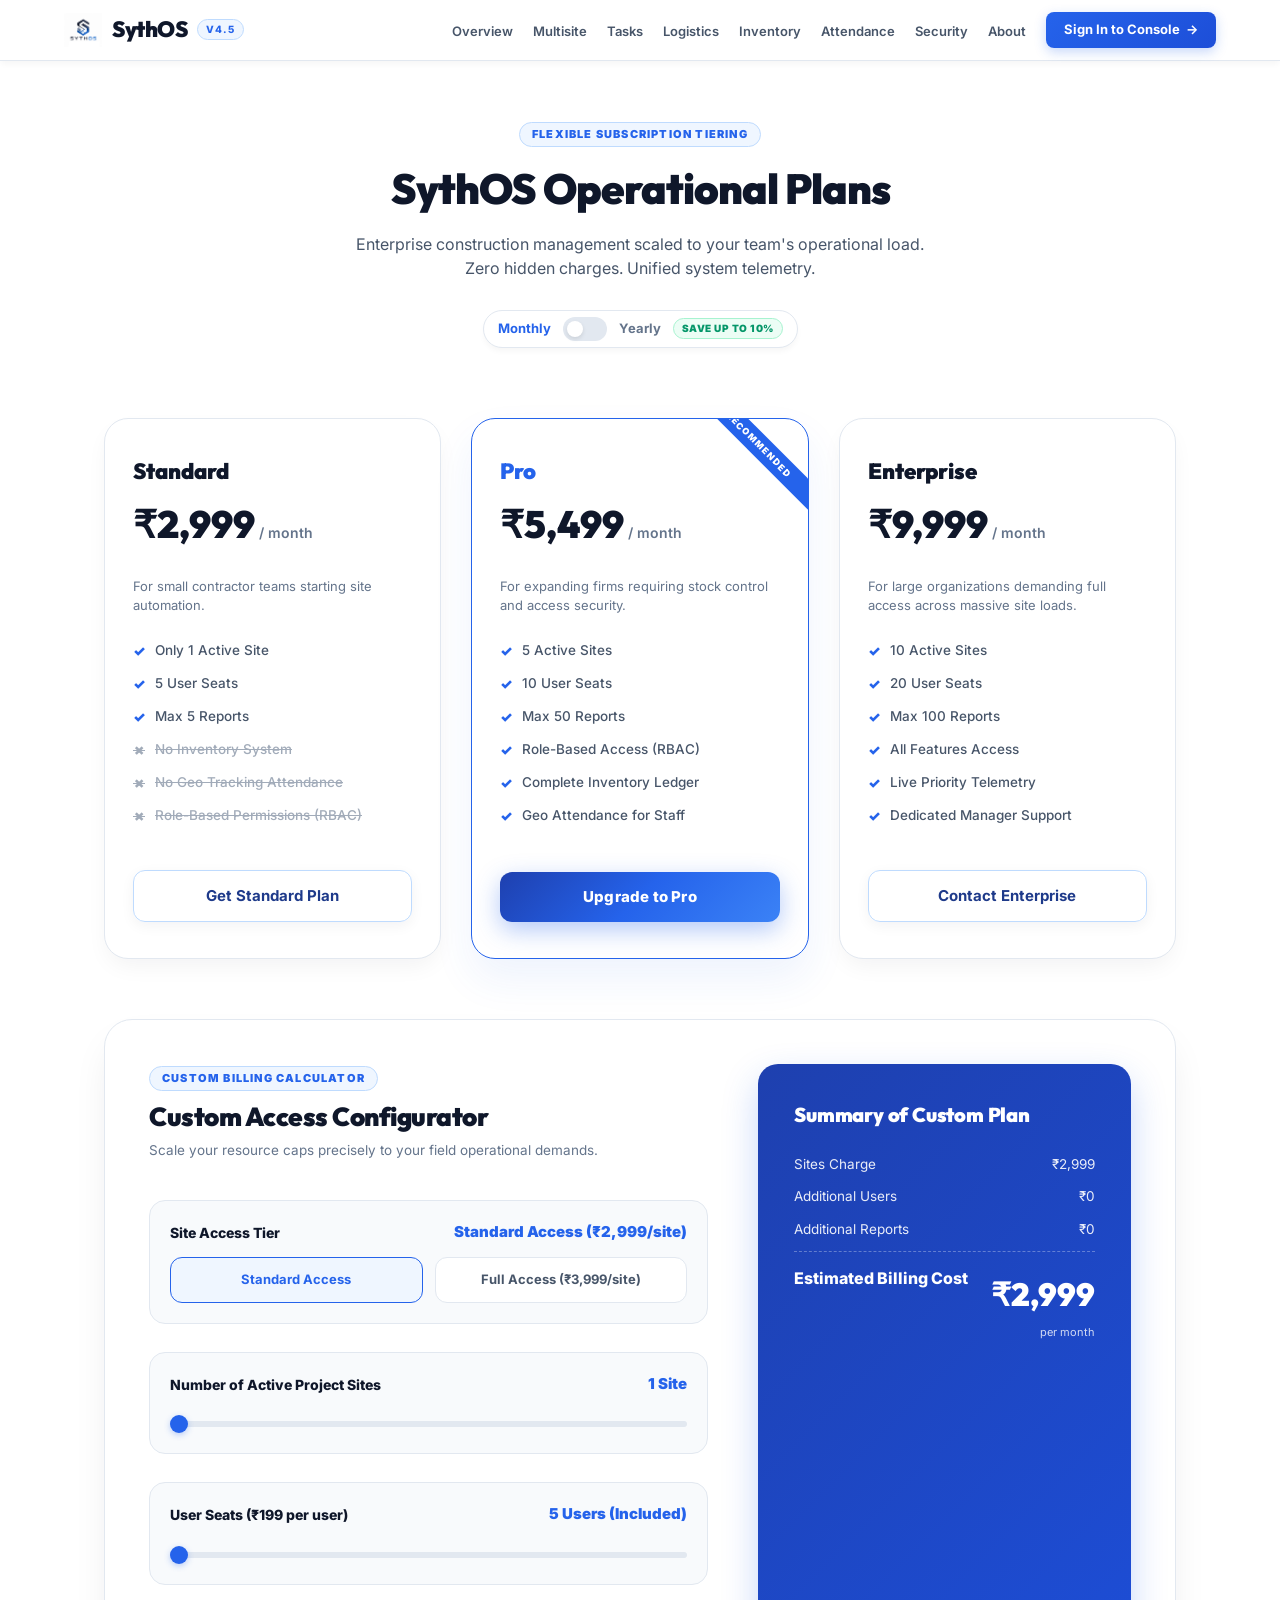
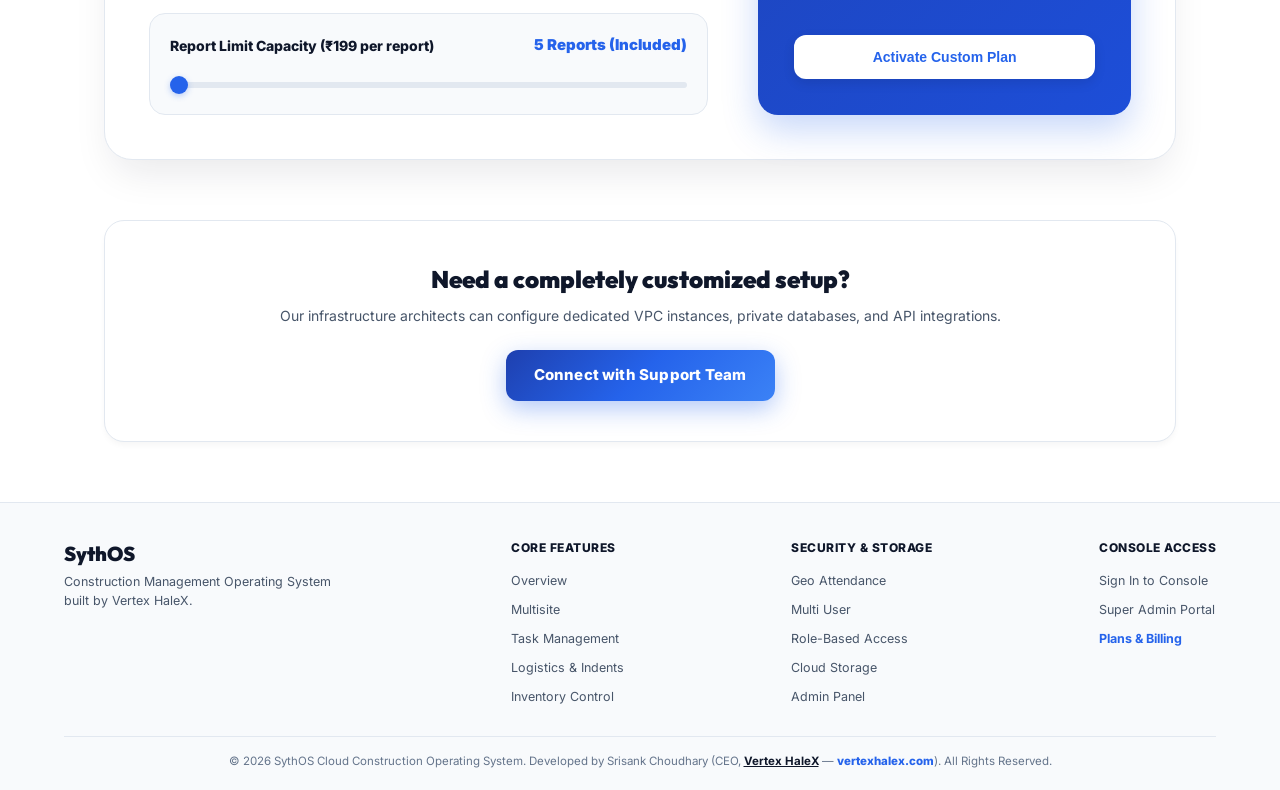
==== plans/index.html @ fc93181a "feat: add pricing plans page with custom configuration calculator" ====
<!DOCTYPE html>
<html lang="en">
<head>
  <meta charset="UTF-8" />
  <meta name="viewport" content="width=device-width, initial-scale=1.0, maximum-scale=1.0, user-scalable=no" />
  <title>Pricing Plans & Billing — SythOS | Vertex HaleX</title>
  <meta name="description" content="Choose the perfect plan for your construction team. Standard, Pro, Enterprise, and Custom Access plans with real-time site, user, and report scaling." />
  
  <!-- CSS Fonts & Styles -->
  <link rel="stylesheet" href="../style.css" />
  
  <style>
    /* Plans Specific Styles matching pristine white design system */
    body {
      background-color: #F8FAFC;
    }
    
    .plans-container {
      padding: 120px 5% 60px 5%;
      max-width: 1200px;
      margin: 0 auto;
    }
    
    .plans-header {
      text-align: center;
      margin-bottom: 50px;
    }
    
    .plans-header h1 {
      font-family: var(--font-heading);
      font-size: 42px;
      font-weight: 900;
      color: var(--text-main);
      letter-spacing: -1px;
      margin-bottom: 12px;
    }
    
    .plans-header p {
      color: var(--text-muted);
      font-size: 16px;
      max-width: 600px;
      margin: 0 auto 30px auto;
    }
    
    /* Toggle Switch */
    .billing-toggle-container {
      display: inline-flex;
      align-items: center;
      gap: 12px;
      background: #FFFFFF;
      border: 1px solid var(--border-light);
      padding: 6px 14px;
      border-radius: 30px;
      box-shadow: var(--shadow-sm);
      margin-bottom: 20px;
    }
    
    .toggle-label {
      font-size: 13px;
      font-weight: 700;
      color: var(--text-sub);
      cursor: pointer;
      user-select: none;
      transition: color 0.2s;
    }
    
    .toggle-label.active {
      color: var(--primary-blue);
    }
    
    .switch {
      position: relative;
      display: inline-block;
      width: 44px;
      height: 24px;
    }
    
    .switch input {
      opacity: 0;
      width: 0;
      height: 0;
    }
    
    .slider {
      position: absolute;
      cursor: pointer;
      top: 0;
      left: 0;
      right: 0;
      bottom: 0;
      background-color: var(--border-light);
      transition: .3s;
      border-radius: 24px;
    }
    
    .slider:before {
      position: absolute;
      content: "";
      height: 16px;
      width: 16px;
      left: 4px;
      bottom: 4px;
      background-color: white;
      transition: .3s;
      border-radius: 50%;
      box-shadow: 0 2px 4px rgba(0,0,0,0.1);
    }
    
    input:checked + .slider {
      background-color: var(--primary-blue);
    }
    
    input:checked + .slider:before {
      transform: translateX(20px);
    }
    
    .save-badge {
      font-size: 10px;
      font-weight: 900;
      color: var(--accent-emerald);
      background: #ECFDF5;
      border: 1px solid #A7F3D0;
      padding: 2px 8px;
      border-radius: 12px;
      text-transform: uppercase;
      letter-spacing: 0.5px;
    }
    
    /* Plans Grid */
    .plans-grid {
      display: grid;
      grid-template-columns: repeat(3, 1fr);
      gap: 30px;
      margin-bottom: 60px;
    }
    
    .plan-card {
      background: #FFFFFF;
      border: 1.5px solid var(--border-light);
      border-radius: 24px;
      padding: 36px 28px;
      box-shadow: var(--shadow-md);
      position: relative;
      overflow: hidden;
      display: flex;
      flex-direction: column;
      transition: all 0.3s cubic-bezier(0.4, 0, 0.2, 1);
    }
    
    .plan-card:hover {
      transform: translateY(-5px);
      box-shadow: var(--shadow-lg);
      border-color: var(--border-active);
    }
    
    .plan-card.popular {
      border-color: var(--primary-blue);
      box-shadow: 0 20px 40px rgba(37, 99, 235, 0.08);
    }
    
    .plan-card.popular::before {
      content: "RECOMMENDED";
      position: absolute;
      top: 15px;
      right: -35px;
      background: var(--primary-blue);
      color: #FFFFFF;
      font-size: 9px;
      font-weight: 900;
      padding: 4px 40px;
      transform: rotate(45deg);
      letter-spacing: 1px;
    }
    
    .plan-name {
      font-family: var(--font-heading);
      font-size: 22px;
      font-weight: 900;
      color: var(--text-main);
      margin-bottom: 8px;
    }
    
    .plan-price-container {
      display: flex;
      align-items: baseline;
      gap: 4px;
      margin-bottom: 24px;
    }
    
    .plan-price {
      font-family: var(--font-heading);
      font-size: 38px;
      font-weight: 900;
      color: var(--text-main);
    }
    
    .plan-period {
      color: var(--text-sub);
      font-size: 14px;
      font-weight: 600;
    }
    
    .plan-features {
      list-style: none;
      margin-bottom: 32px;
      flex-grow: 1;
    }
    
    .plan-features li {
      display: flex;
      align-items: center;
      gap: 10px;
      font-size: 13.5px;
      color: var(--text-muted);
      margin-bottom: 12px;
      font-weight: 500;
    }
    
    .plan-features li.unavailable {
      color: var(--text-sub);
      text-decoration: line-through;
      opacity: 0.6;
    }
    
    .plan-features li .check-icon {
      color: var(--primary-blue);
      font-weight: 900;
      font-size: 14px;
    }
    
    .plan-features li.unavailable .check-icon {
      color: var(--text-sub);
    }
    
    /* Interactive Custom Calculator */
    .custom-builder-section {
      background: #FFFFFF;
      border: 1.5px solid var(--border-light);
      border-radius: 28px;
      padding: 44px;
      box-shadow: var(--shadow-lg);
      margin-bottom: 60px;
    }
    
    .builder-grid {
      display: grid;
      grid-template-columns: 1.2fr 0.8fr;
      gap: 50px;
    }
    
    .builder-controls {
      display: flex;
      flex-direction: column;
      gap: 28px;
    }
    
    .builder-title {
      font-family: var(--font-heading);
      font-size: 26px;
      font-weight: 900;
      color: var(--text-main);
      letter-spacing: -0.5px;
      margin-bottom: 4px;
    }
    
    .builder-subtitle {
      font-size: 13.5px;
      color: var(--text-sub);
      margin-bottom: 12px;
    }
    
    .control-card {
      background: var(--bg-card-inner);
      border: 1px solid var(--border-light);
      border-radius: 16px;
      padding: 20px;
    }
    
    .control-header {
      display: flex;
      justify-content: space-between;
      align-items: center;
      margin-bottom: 14px;
    }
    
    .control-label {
      font-weight: 800;
      font-size: 14px;
      color: var(--text-main);
    }
    
    .control-value {
      font-family: var(--font-mono);
      font-weight: 900;
      color: var(--primary-blue);
      font-size: 15px;
    }
    
    .access-toggle-container {
      display: grid;
      grid-template-columns: 1fr 1fr;
      gap: 12px;
    }
    
    .access-toggle-btn {
      background: #FFFFFF;
      border: 1.5px solid var(--border-light);
      border-radius: 12px;
      padding: 12px;
      font-weight: 700;
      font-size: 13px;
      color: var(--text-muted);
      cursor: pointer;
      text-align: center;
      transition: all 0.2s;
    }
    
    .access-toggle-btn.active {
      border-color: var(--primary-blue);
      background: #EFF6FF;
      color: var(--primary-blue);
    }
    
    .slider-input {
      width: 100%;
      height: 6px;
      background: var(--border-light);
      border-radius: 3px;
      outline: none;
      -webkit-appearance: none;
    }
    
    .slider-input::-webkit-slider-thumb {
      -webkit-appearance: none;
      appearance: none;
      width: 18px;
      height: 18px;
      border-radius: 50%;
      background: var(--primary-blue);
      cursor: pointer;
      box-shadow: 0 2px 6px rgba(37, 99, 235, 0.3);
      transition: transform 0.1s;
    }
    
    .slider-input::-webkit-slider-thumb:hover {
      transform: scale(1.15);
    }
    
    /* Summary Card */
    .summary-card {
      background: linear-gradient(135deg, #1E40AF 0%, #1D4ED8 100%);
      border-radius: 20px;
      padding: 36px;
      color: #FFFFFF;
      display: flex;
      flex-direction: column;
      justify-content: space-between;
      box-shadow: 0 15px 35px rgba(37, 99, 235, 0.25);
    }
    
    .summary-title {
      font-family: var(--font-heading);
      font-size: 20px;
      font-weight: 900;
      margin-bottom: 24px;
      letter-spacing: -0.2px;
    }
    
    .summary-items {
      display: flex;
      flex-direction: column;
      gap: 12px;
      margin-bottom: 30px;
    }
    
    .summary-item {
      display: flex;
      justify-content: space-between;
      font-size: 13.5px;
      opacity: 0.9;
    }
    
    .summary-item.total {
      border-top: 1px dashed rgba(255, 255, 255, 0.3);
      padding-top: 14px;
      font-size: 16px;
      font-weight: 800;
      opacity: 1;
    }
    
    .summary-price {
      font-family: var(--font-heading);
      font-size: 32px;
      font-weight: 900;
      margin-top: 4px;
    }
    
    .btn-upgrade-full {
      width: 100%;
      padding: 14px;
      background: #FFFFFF;
      color: var(--primary-blue);
      border-radius: 12px;
      border: none;
      font-weight: 800;
      font-size: 14px;
      cursor: pointer;
      box-shadow: 0 4px 12px rgba(0,0,0,0.1);
      transition: all 0.2s;
    }
    
    .btn-upgrade-full:hover {
      transform: translateY(-2px);
      box-shadow: 0 8px 20px rgba(0,0,0,0.15);
    }
    
    /* Support CTA */
    .support-cta-section {
      text-align: center;
      background: #FFFFFF;
      border: 1px solid var(--border-light);
      border-radius: 20px;
      padding: 40px;
      box-shadow: var(--shadow-sm);
    }
    
    .support-cta-section h3 {
      font-family: var(--font-heading);
      font-size: 24px;
      font-weight: 900;
      color: var(--text-main);
      margin-bottom: 8px;
    }
    
    .support-cta-section p {
      color: var(--text-muted);
      font-size: 14px;
      margin-bottom: 24px;
    }
    
    @media (max-width: 992px) {
      .plans-grid {
        grid-template-columns: 1fr;
      }
      .builder-grid {
        grid-template-columns: 1fr;
      }
    }
  </style>
</head>
<body>

  <div class="content-wrapper">

    <!-- Mobile-Responsive Navigation Bar -->
    <nav class="navbar">
      <a href="../" class="nav-brand">
        <img src="../assets/logo.png" alt="SythOS Logo" class="nav-logo" />
        <span class="nav-title">SythOS</span>
        <span class="nav-badge">v4.5</span>
      </a>

      <!-- Desktop Navigation Links -->
      <ul class="nav-links">
        <li><a href="../#overview">Overview</a></li>
        <li><a href="../#multisite">Multisite</a></li>
        <li><a href="../#tasks">Tasks</a></li>
        <li><a href="../#logistics">Logistics</a></li>
        <li><a href="../#inventory">Inventory</a></li>
        <li><a href="../#attendance">Attendance</a></li>
        <li><a href="../#rbac">Security</a></li>
        <li><a href="../#about">About</a></li>
        <li>
          <a href="https://console.sythos.vertexhalex.com/" target="_blank" class="btn-console">
            <span>Sign In to Console</span>
            <span>→</span>
          </a>
        </li>
      </ul>

      <!-- Mobile Hamburger Toggle Button -->
      <button class="mobile-toggle" id="mobileToggle" aria-label="Toggle Mobile Menu">
        <span class="bar"></span>
        <span class="bar"></span>
        <span class="bar"></span>
      </button>

      <!-- Mobile Menu Drawer -->
      <div class="mobile-menu" id="mobileMenu">
        <a href="../#overview" class="mobile-link">Overview</a>
        <a href="../#multisite" class="mobile-link">Multisite</a>
        <a href="../#tasks" class="mobile-link">Tasks</a>
        <a href="../#logistics" class="mobile-link">Logistics</a>
        <a href="../#inventory" class="mobile-link">Inventory</a>
        <a href="../#attendance" class="mobile-link">Attendance</a>
        <a href="../#rbac" class="mobile-link">Security</a>
        <a href="../#about" class="mobile-link">About</a>
        <a href="https://console.sythos.vertexhalex.com/" target="_blank" class="btn-console mobile-btn-console">
          Sign In to Admin Console →
        </a>
      </div>
    </nav>

    <!-- Plans Content -->
    <div class="plans-container">
      
      <div class="plans-header">
        <span class="section-tag">FLEXIBLE SUBSCRIPTION TIERING</span>
        <h1>SythOS Operational Plans</h1>
        <p>Enterprise construction management scaled to your team's operational load. Zero hidden charges. Unified system telemetry.</p>
        
        <div class="billing-toggle-container">
          <span class="toggle-label active" id="monthlyLabel">Monthly</span>
          <label class="switch">
            <input type="checkbox" id="billingIntervalToggle" />
            <span class="slider"></span>
          </label>
          <span class="toggle-label" id="yearlyLabel">Yearly</span>
          <span class="save-badge">Save up to 10%</span>
        </div>
      </div>

      <!-- Core Plans Grid -->
      <div class="plans-grid">
        
        <!-- Plan 1: Standard -->
        <div class="plan-card">
          <div>
            <div class="plan-name">Standard</div>
            <div class="plan-price-container">
              <span class="plan-price">₹2,999</span>
              <span class="plan-period">/ month</span>
            </div>
            <p style="font-size: 13px; color: var(--text-sub); margin-bottom: 24px;">For small contractor teams starting site automation.</p>
          </div>
          <ul class="plan-features">
            <li><span class="check-icon">✓</span> Only 1 Active Site</li>
            <li><span class="check-icon">✓</span> 5 User Seats</li>
            <li><span class="check-icon">✓</span> Max 5 Reports</li>
            <li class="unavailable"><span class="check-icon">✗</span> No Inventory System</li>
            <li class="unavailable"><span class="check-icon">✗</span> No Geo Tracking Attendance</li>
            <li class="unavailable"><span class="check-icon">✗</span> Role-Based Permissions (RBAC)</li>
          </ul>
          <a href="https://console.sythos.vertexhalex.com/" target="_blank" class="btn-outline" style="text-align: center; justify-content: center; width: 100%;">Get Standard Plan</a>
        </div>

        <!-- Plan 2: Pro -->
        <div class="plan-card popular">
          <div>
            <div class="plan-name" style="color: var(--primary-blue);">Pro</div>
            <div class="plan-price-container">
              <span class="plan-price" id="proPrice">₹5,499</span>
              <span class="plan-period" id="proPeriod">/ month</span>
            </div>
            <p style="font-size: 13px; color: var(--text-sub); margin-bottom: 24px;">For expanding firms requiring stock control and access security.</p>
          </div>
          <ul class="plan-features">
            <li><span class="check-icon">✓</span> 5 Active Sites</li>
            <li><span class="check-icon">✓</span> 10 User Seats</li>
            <li><span class="check-icon">✓</span> Max 50 Reports</li>
            <li><span class="check-icon">✓</span> Role-Based Access (RBAC)</li>
            <li><span class="check-icon">✓</span> Complete Inventory Ledger</li>
            <li><span class="check-icon">✓</span> Geo Attendance for Staff</li>
          </ul>
          <a href="https://console.sythos.vertexhalex.com/" target="_blank" class="btn-primary" style="text-align: center; justify-content: center; width: 100%;">Upgrade to Pro</a>
        </div>

        <!-- Plan 3: Enterprise -->
        <div class="plan-card">
          <div>
            <div class="plan-name">Enterprise</div>
            <div class="plan-price-container">
              <span class="plan-price" id="entPrice">₹9,999</span>
              <span class="plan-period" id="entPeriod">/ month</span>
            </div>
            <p style="font-size: 13px; color: var(--text-sub); margin-bottom: 24px;">For large organizations demanding full access across massive site loads.</p>
          </div>
          <ul class="plan-features">
            <li><span class="check-icon">✓</span> 10 Active Sites</li>
            <li><span class="check-icon">✓</span> 20 User Seats</li>
            <li><span class="check-icon">✓</span> Max 100 Reports</li>
            <li><span class="check-icon">✓</span> All Features Access</li>
            <li><span class="check-icon">✓</span> Live Priority Telemetry</li>
            <li><span class="check-icon">✓</span> Dedicated Manager Support</li>
          </ul>
          <a href="https://console.sythos.vertexhalex.com/" target="_blank" class="btn-outline" style="text-align: center; justify-content: center; width: 100%;">Contact Enterprise</a>
        </div>

      </div>

      <!-- Custom Builder Card -->
      <div class="custom-builder-section">
        <div class="builder-grid">
          
          <div class="builder-controls">
            <div>
              <span class="section-tag" style="margin-bottom: 6px;">CUSTOM BILLING CALCULATOR</span>
              <h2 class="builder-title">Custom Access Configurator</h2>
              <p class="builder-subtitle">Scale your resource caps precisely to your field operational demands.</p>
            </div>
            
            <!-- Site Selection Toggle -->
            <div class="control-card">
              <div class="control-header">
                <span class="control-label">Site Access Tier</span>
                <span class="control-value" id="siteTierLabel">Standard Access (₹2,999/site)</span>
              </div>
              <div class="access-toggle-container">
                <div class="access-toggle-btn active" id="btnStandardAccess">Standard Access</div>
                <div class="access-toggle-btn" id="btnFullAccess">Full Access (₹3,999/site)</div>
              </div>
            </div>
            
            <!-- Sites Slider -->
            <div class="control-card">
              <div class="control-header">
                <span class="control-label">Number of Active Project Sites</span>
                <span class="control-value" id="valSites">1 Site</span>
              </div>
              <input type="range" min="1" max="30" value="1" class="slider-input" id="slideSites" />
            </div>

            <!-- Users Slider -->
            <div class="control-card">
              <div class="control-header">
                <span class="control-label">User Seats (₹199 per user)</span>
                <span class="control-value" id="valUsers">5 Users (Standard)</span>
              </div>
              <input type="range" min="5" max="100" value="5" class="slider-input" id="slideUsers" />
            </div>

            <!-- Reports Slider -->
            <div class="control-card">
              <div class="control-header">
                <span class="control-label">Report Limit Capacity (₹199 per report)</span>
                <span class="control-value" id="valReports">5 Reports (Standard)</span>
              </div>
              <input type="range" min="5" max="300" value="5" class="slider-input" id="slideReports" />
            </div>

          </div>

          <!-- Total Calculation Card -->
          <div class="summary-card">
            <div>
              <div class="summary-title">Summary of Custom Plan</div>
              
              <div class="summary-items">
                <div class="summary-item">
                  <span>Sites Charge</span>
                  <span id="sumSites">₹2,999</span>
                </div>
                <div class="summary-item">
                  <span>Additional Users</span>
                  <span id="sumUsers">₹0</span>
                </div>
                <div class="summary-item">
                  <span>Additional Reports</span>
                  <span id="sumReports">₹0</span>
                </div>
                
                <div class="summary-item total">
                  <span>Estimated Billing Cost</span>
                  <div style="text-align: right;">
                    <div class="summary-price" id="totalPrice">₹2,999</div>
                    <span style="font-size: 11px; opacity: 0.8; font-weight: normal;">per month</span>
                  </div>
                </div>
              </div>
            </div>
            
            <button class="btn-upgrade-full" onclick="window.open('https://console.sythos.vertexhalex.com/', '_blank')">Activate Custom Plan</button>
          </div>

        </div>
      </div>

      <!-- Support CTA -->
      <div class="support-cta-section">
        <h3>Need a completely customized setup?</h3>
        <p>Our infrastructure architects can configure dedicated VPC instances, private databases, and API integrations.</p>
        <a href="mailto:support@sythos.io" class="btn-primary">Connect with Support Team</a>
      </div>

    </div>

    <!-- Footer -->
    <footer class="footer">
      <div class="footer-top">
        <div class="footer-brand">
          <h2>SythOS</h2>
          <p>Construction Management Operating System built by Vertex HaleX.</p>
        </div>
        <div class="footer-links">
          <h4>Core Features</h4>
          <ul>
            <li><a href="../#overview">Overview</a></li>
            <li><a href="../#multisite">Multisite</a></li>
            <li><a href="../#tasks">Task Management</a></li>
            <li><a href="../#logistics">Logistics & Indents</a></li>
            <li><a href="../#inventory">Inventory Control</a></li>
          </ul>
        </div>
        <div class="footer-links">
          <h4>Security & Storage</h4>
          <ul>
            <li><a href="../#attendance">Geo Attendance</a></li>
            <li><a href="../#multiuser">Multi User</a></li>
            <li><a href="../#rbac">Role-Based Access</a></li>
            <li><a href="../#storage">Cloud Storage</a></li>
            <li><a href="../#adminpanel">Admin Panel</a></li>
          </ul>
        </div>
        <div class="footer-links">
          <h4>Console Access</h4>
          <ul>
            <li><a href="https://console.sythos.vertexhalex.com/" target="_blank">Sign In to Console</a></li>
            <li><a href="https://console.sythos.vertexhalex.com/" target="_blank">Super Admin Portal</a></li>
            <li><a href="#" class="active" style="color: var(--primary-blue); font-weight: 700;">Plans & Billing</a></li>
          </ul>
        </div>
      </div>
      <div class="footer-bottom">
        <p>© 2026 SythOS Cloud Construction Operating System. Developed by Srisank Choudhary (CEO, <a href="https://vertexhalex.com" target="_blank" style="color: var(--text-main); font-weight: 700; text-decoration: underline;">Vertex HaleX</a> — <a href="https://vertexhalex.com" target="_blank" style="color: var(--primary-blue); font-weight: 800; text-decoration: none;">vertexhalex.com</a>). All Rights Reserved.</p>
      </div>
    </footer>

  </div>

  <!-- Pricing logic script -->
  <script>
    document.addEventListener('DOMContentLoaded', () => {
      // 1. Navigation Mobile toggle
      const mobileToggle = document.getElementById('mobileToggle');
      const mobileMenu = document.getElementById('mobileMenu');
      if (mobileToggle && mobileMenu) {
        mobileToggle.addEventListener('click', () => {
          mobileToggle.classList.toggle('active');
          mobileMenu.classList.toggle('open');
        });
      }
      
      // 2. Billing Interval Toggle
      const intervalToggle = document.getElementById('billingIntervalToggle');
      const monthlyLabel = document.getElementById('monthlyLabel');
      const yearlyLabel = document.getElementById('yearlyLabel');
      
      const proPrice = document.getElementById('proPrice');
      const proPeriod = document.getElementById('proPeriod');
      const entPrice = document.getElementById('entPrice');
      const entPeriod = document.getElementById('entPeriod');
      
      const updateIntervalUI = () => {
        const isYearly = intervalToggle.checked;
        if (isYearly) {
          monthlyLabel.classList.remove('active');
          yearlyLabel.classList.add('active');
          
          proPrice.textContent = '₹65,988';
          proPeriod.textContent = '/ year';
          
          entPrice.textContent = '₹119,988';
          entPeriod.textContent = '/ year';
        } else {
          monthlyLabel.classList.add('active');
          yearlyLabel.classList.remove('active');
          
          proPrice.textContent = '₹5,499';
          proPeriod.textContent = '/ month';
          
          entPrice.textContent = '₹9,999';
          entPeriod.textContent = '/ month';
        }
      };
      
      intervalToggle.addEventListener('change', updateIntervalUI);
      monthlyLabel.addEventListener('click', () => { intervalToggle.checked = false; updateIntervalUI(); });
      yearlyLabel.addEventListener('click', () => { intervalToggle.checked = true; updateIntervalUI(); });
      
      // 3. Custom Calculator Engine
      const btnStandardAccess = document.getElementById('btnStandardAccess');
      const btnFullAccess = document.getElementById('btnFullAccess');
      
      const slideSites = document.getElementById('slideSites');
      const slideUsers = document.getElementById('slideUsers');
      const slideReports = document.getElementById('slideReports');
      
      const valSites = document.getElementById('valSites');
      const valUsers = document.getElementById('valUsers');
      const valReports = document.getElementById('valReports');
      
      const sumSites = document.getElementById('sumSites');
      const sumUsers = document.getElementById('sumUsers');
      const sumReports = document.getElementById('sumReports');
      const totalPrice = document.getElementById('totalPrice');
      const siteTierLabel = document.getElementById('siteTierLabel');
      
      let accessTier = 'standard'; // standard or full
      
      const calculateCustom = () => {
        const sites = parseInt(slideSites.value, 10);
        const users = parseInt(slideUsers.value, 10);
        const reports = parseInt(slideReports.value, 10);
        
        // Base configurations
        let baseCostPerSite = accessTier === 'standard' ? 2999 : 3999;
        let includedUsersPerSite = accessTier === 'standard' ? 5 : 10; // full access includes 10 reports, standard includes 5. Let's make user seats standard 5/site
        let includedReportsPerSite = accessTier === 'standard' ? 5 : 10;
        
        // Totals included
        const totalIncludedUsers = sites * includedUsersPerSite;
        const totalIncludedReports = sites * includedReportsPerSite;
        
        // Calculations
        const siteCharge = sites * baseCostPerSite;
        
        const extraUsers = Math.max(0, users - totalIncludedUsers);
        const userCharge = extraUsers * 199;
        
        const extraReports = Math.max(0, reports - totalIncludedReports);
        const reportCharge = extraReports * 199;
        
        const total = siteCharge + userCharge + reportCharge;
        
        // Update values UI
        valSites.textContent = `${sites} ${sites === 1 ? 'Site' : 'Sites'}`;
        
        if (users <= totalIncludedUsers) {
          valUsers.textContent = `${users} Users (Included)`;
        } else {
          valUsers.textContent = `${users} Users (+${extraUsers} extra)`;
        }
        
        if (reports <= totalIncludedReports) {
          valReports.textContent = `${reports} Reports (Included)`;
        } else {
          valReports.textContent = `${reports} Reports (+${extraReports} extra)`;
        }
        
        // Update summary cost UI
        sumSites.textContent = `₹${siteCharge.toLocaleString('en-IN')}`;
        sumUsers.textContent = `₹${userCharge.toLocaleString('en-IN')}`;
        sumReports.textContent = `₹${reportCharge.toLocaleString('en-IN')}`;
        totalPrice.textContent = `₹${total.toLocaleString('en-IN')}`;
        
        siteTierLabel.textContent = `${accessTier === 'standard' ? 'Standard Access (₹2,999/site)' : 'Full Access (₹3,999/site)'}`;
      };
      
      btnStandardAccess.addEventListener('click', () => {
        accessTier = 'standard';
        btnStandardAccess.classList.add('active');
        btnFullAccess.classList.remove('active');
        calculateCustom();
      });
      
      btnFullAccess.addEventListener('click', () => {
        accessTier = 'full';
        btnFullAccess.classList.add('active');
        btnStandardAccess.classList.remove('active');
        calculateCustom();
      });
      
      slideSites.addEventListener('input', calculateCustom);
      slideUsers.addEventListener('input', calculateCustom);
      slideReports.addEventListener('input', calculateCustom);
      
      // Initialize calculations
      calculateCustom();
    });
  </script>
</body>
</html>
---- style.css ----
/* ── SythOS Mobile-Responsive Pristine White Theme Stylesheet ─────────────── */
@import url('https://fonts.googleapis.com/css2?family=Inter:wght@300;400;500;600;700;800;900&family=Outfit:wght@400;500;600;700;800;900&display=swap');

:root {
  --bg-dark: #FFFFFF;
  --bg-main: #FFFFFF;
  --bg-card: #FFFFFF;
  --bg-card-hover: #FFFFFF;
  --bg-card-inner: #F8FAFC;
  --primary-blue: #2563EB;
  --primary-hover: #1D4ED8;
  --primary-glow: rgba(37, 99, 235, 0.12);
  --accent-amber: #D97706;
  --amber-glow: rgba(217, 119, 6, 0.12);
  --accent-emerald: #059669;
  --text-main: #0F172A;
  --text-muted: #475569;
  --text-sub: #64748B;
  --border-light: #E2E8F0;
  --border-active: #93C5FD;
  --font-heading: 'Outfit', sans-serif;
  --font-body: 'Inter', sans-serif;
  --shadow-sm: 0 4px 6px -1px rgba(0, 0, 0, 0.04);
  --shadow-md: 0 10px 25px -5px rgba(15, 23, 42, 0.06);
  --shadow-lg: 0 20px 40px -10px rgba(15, 23, 42, 0.1);
}

* {
  box-sizing: border-box;
  margin: 0;
  padding: 0;
  scroll-behavior: smooth;
  -webkit-tap-highlight-color: transparent;
}

body {
  background-color: #FFFFFF;
  color: var(--text-main);
  font-family: var(--font-body);
  overflow-x: hidden;
  line-height: 1.5;
}

.content-wrapper {
  background: #FFFFFF;
  min-height: 100vh;
}

/* Navigation Bar */
.navbar {
  position: fixed;
  top: 0;
  left: 0;
  width: 100%;
  padding: 12px 5%;
  display: flex;
  justify-content: space-between;
  align-items: center;
  background: rgba(255, 255, 255, 0.96);
  backdrop-filter: blur(16px);
  -webkit-backdrop-filter: blur(16px);
  border-bottom: 1px solid var(--border-light);
  z-index: 1000;
  box-shadow: var(--shadow-sm);
  transition: all 0.3s ease;
}

.nav-brand {
  display: flex;
  align-items: center;
  gap: 10px;
  text-decoration: none;
}

.nav-logo {
  height: 34px;
  width: auto;
}

.nav-title {
  font-family: var(--font-heading);
  font-size: 22px;
  font-weight: 900;
  color: var(--text-main);
  letter-spacing: -0.5px;
}

.nav-badge {
  font-size: 10px;
  font-weight: 800;
  color: var(--primary-blue);
  background: #EFF6FF;
  border: 1px solid #BFDBFE;
  padding: 2px 8px;
  border-radius: 12px;
  text-transform: uppercase;
  letter-spacing: 0.8px;
}

.nav-links {
  display: flex;
  align-items: center;
  gap: 20px;
  list-style: none;
}

.nav-links a {
  color: var(--text-muted);
  text-decoration: none;
  font-size: 13px;
  font-weight: 600;
  transition: color 0.2s ease;
}

.nav-links a:hover {
  color: var(--primary-blue);
}

.btn-console {
  display: inline-flex;
  align-items: center;
  gap: 6px;
  background: linear-gradient(135deg, #2563EB 0%, #1D4ED8 100%);
  color: #FFFFFF !important;
  font-weight: 700 !important;
  font-size: 13px !important;
  padding: 8px 18px;
  border-radius: 8px;
  box-shadow: 0 4px 12px rgba(37, 99, 235, 0.25);
  border: none;
  transition: all 0.2s ease;
  cursor: pointer;
  text-decoration: none;
}

.btn-console:hover {
  transform: translateY(-1px);
  box-shadow: 0 6px 18px rgba(37, 99, 235, 0.35);
}

/* Mobile Hamburger Toggle Button */
.mobile-toggle {
  display: none;
  background: none;
  border: none;
  cursor: pointer;
  padding: 6px;
  flex-direction: column;
  gap: 5px;
  z-index: 1001;
}

.mobile-toggle .bar {
  width: 24px;
  height: 2.5px;
  background-color: var(--text-main);
  border-radius: 2px;
  transition: all 0.3s ease;
}

.mobile-toggle.active .bar:nth-child(1) {
  transform: translateY(7.5px) rotate(45deg);
}

.mobile-toggle.active .bar:nth-child(2) {
  opacity: 0;
}

.mobile-toggle.active .bar:nth-child(3) {
  transform: translateY(-7.5px) rotate(-45deg);
}

/* Mobile Menu Drawer */
.mobile-menu {
  display: none;
  position: absolute;
  top: 100%;
  left: 0;
  width: 100%;
  background: #FFFFFF;
  border-bottom: 1px solid var(--border-light);
  box-shadow: var(--shadow-lg);
  padding: 20px 5%;
  flex-direction: column;
  gap: 14px;
  z-index: 999;
}

.mobile-menu.open {
  display: flex;
}

.mobile-link {
  color: var(--text-main);
  text-decoration: none;
  font-size: 15px;
  font-weight: 700;
  padding: 10px 0;
  border-bottom: 1px solid #F1F5F9;
}

.mobile-btn-console {
  margin-top: 10px;
  width: 100%;
  justify-content: center;
  padding: 12px;
  font-size: 14px !important;
}

/* Hero Section */
.hero {
  padding: 110px 5% 50px 5%;
  display: flex;
  align-items: center;
  justify-content: space-between;
  gap: 40px;
  background:
    linear-gradient(135deg, rgba(255,255,255,0.55) 0%, rgba(240,248,255,0.50) 50%, rgba(255,255,255,0.40) 100%),
    url('assets/hero_bg.png') center center / cover no-repeat;
  position: relative;
}

.hero-text {
  flex: 1.15;
  max-width: 620px;
  background: rgba(255, 255, 255, 0.75);
  backdrop-filter: blur(16px);
  -webkit-backdrop-filter: blur(16px);
  border: 1px solid rgba(255, 255, 255, 0.9);
  border-radius: 24px;
  padding: 36px 36px 36px 36px;
  box-shadow: 0 20px 50px rgba(15, 23, 42, 0.08), 0 1px 3px rgba(0, 0, 0, 0.05);
}

.hero-title {
  font-family: var(--font-heading);
  font-size: 46px;
  font-weight: 900;
  line-height: 1.15;
  letter-spacing: -1.2px;
  color: #0F172A;
  margin-bottom: 18px;
}

.hero-title span {
  background: linear-gradient(135deg, #1D4ED8 0%, #2563EB 50%, #3B82F6 100%);
  -webkit-background-clip: text;
  -webkit-text-fill-color: transparent;
  display: inline-block;
}

.hero-description {
  font-size: 16px;
  color: #334155;
  margin-bottom: 30px;
  line-height: 1.68;
  font-weight: 450;
}

.hero-actions {
  display: flex;
  align-items: center;
  gap: 14px;
  flex-wrap: wrap;
}

.btn-primary {
  padding: 14px 28px;
  background: linear-gradient(135deg, #1E40AF 0%, #2563EB 50%, #3B82F6 100%);
  color: #FFFFFF;
  font-weight: 800;
  font-size: 15px;
  border-radius: 12px;
  text-decoration: none;
  border: none;
  box-shadow: 0 8px 24px rgba(37, 99, 235, 0.35);
  transition: all 0.3s cubic-bezier(0.4, 0, 0.2, 1);
  cursor: pointer;
  display: inline-flex;
  align-items: center;
  gap: 8px;
  letter-spacing: 0.2px;
}

.btn-primary:hover {
  transform: translateY(-3px) scale(1.02);
  box-shadow: 0 14px 32px rgba(37, 99, 235, 0.45);
}

.btn-outline {
  padding: 14px 28px;
  background: rgba(255, 255, 255, 0.95);
  color: #1E3A8A;
  font-weight: 700;
  font-size: 15px;
  border-radius: 12px;
  text-decoration: none;
  border: 1.5px solid #BFDBFE;
  box-shadow: 0 4px 14px rgba(15, 23, 42, 0.05);
  transition: all 0.3s cubic-bezier(0.4, 0, 0.2, 1);
  display: inline-flex;
  align-items: center;
  gap: 8px;
}

.btn-outline:hover {
  transform: translateY(-3px);
  background: #FFFFFF;
  border-color: #2563EB;
  color: #2563EB;
  box-shadow: 0 10px 25px rgba(37, 99, 235, 0.15);
}

/* ── 60 FPS Lightweight Smooth Floating Logo Animation ────────────────── */
@keyframes float-logo-starting {
  0%, 100% {
    transform: translateY(0px);
    box-shadow: 0 12px 30px rgba(37, 99, 235, 0.18);
  }
  50% {
    transform: translateY(-12px);
    box-shadow: 0 22px 45px rgba(37, 99, 235, 0.28);
  }
}

/* Container */
.hero-media {
  flex: 0.95;
  display: flex;
  justify-content: center;
  align-items: center;
}

.hero-logo-card {
  background: rgba(255, 255, 255, 0.95);
  border: 1px solid #DBEAFE;
  border-radius: 24px;
  padding: 32px 28px;
  width: 100%;
  max-width: 360px;
  text-align: center;
  box-shadow: 0 20px 50px rgba(15, 23, 42, 0.08);
  position: relative;
  overflow: hidden;
  transition: transform 0.3s ease;
}

.logo-circle {
  width: 320px;
  height: 320px;
  margin: 0 auto;
  border-radius: 44px;
  background: rgba(255, 255, 255, 0.94);
  backdrop-filter: blur(12px);
  -webkit-backdrop-filter: blur(12px);
  border: 2px solid #BFDBFE;
  display: flex;
  align-items: center;
  justify-content: center;
  box-shadow: 0 20px 50px rgba(37, 99, 235, 0.2), 0 4px 15px rgba(15, 23, 42, 0.05);
  animation: float-logo-starting 4s ease-in-out infinite;
  will-change: transform;
}

.logo-circle img {
  height: 200px;
  width: auto;
  object-fit: contain;
}

.hero-logo-card h2 {
  font-family: var(--font-heading);
  font-size: 26px;
  font-weight: 900;
  color: var(--text-main);
  letter-spacing: -0.6px;
  margin-bottom: 4px;
}

.hero-logo-card p.tagline {
  color: var(--primary-blue);
  font-size: 12.5px;
  font-weight: 700;
  margin-bottom: 0;
}

.logo-title-text {
  font-family: var(--font-heading);
  font-size: 32px;
  font-weight: 900;
  color: #0F172A;
  letter-spacing: -0.8px;
  margin-top: 10px;
  text-shadow: 0 2px 10px rgba(255, 255, 255, 0.8);
}

.hero-logo-card h2 {
  font-family: var(--font-heading);
  font-size: 28px;
  font-weight: 900;
  color: var(--text-main);
  letter-spacing: -0.8px;
  margin-bottom: 4px;
}

.hero-logo-card p.tagline {
  color: var(--primary-blue);
  font-size: 12.5px;
  font-weight: 700;
  margin-bottom: 22px;
  letter-spacing: 0.3px;
}

.mini-status-grid {
  display: flex;
  flex-direction: column;
  gap: 8px;
}

.mini-status-item {
  background: #F8FAFC;
  border: 1px solid var(--border-light);
  border-radius: 10px;
  padding: 9px 14px;
  display: flex;
  align-items: center;
  gap: 10px;
  font-size: 12px;
  font-weight: 700;
  color: var(--text-muted);
  opacity: 0;
  animation: status-pop 0.5s ease forwards;
}

.mini-status-item:nth-child(1) { animation-delay: 0.3s; }
.mini-status-item:nth-child(2) { animation-delay: 0.6s; }
.mini-status-item:nth-child(3) { animation-delay: 0.9s; }

.dot {
  width: 9px;
  height: 9px;
  border-radius: 50%;
  flex-shrink: 0;
  position: relative;
}

.dot::after {
  content: '';
  position: absolute;
  inset: -3px;
  border-radius: 50%;
  opacity: 0.3;
  animation: glow-pulse 2s ease-in-out infinite;
}

.dot.green { background: #059669; }
.dot.green::after { background: #059669; }
.dot.amber { background: #D97706; }
.dot.amber::after { background: #D97706; }
.dot.blue  { background: #2563EB; }
.dot.blue::after  { background: #2563EB; }

/* Section Styles */
.section {
  padding: 40px 5%;
}

.section-header {
  text-align: center;
  max-width: 700px;
  margin: 0 auto 28px auto;
}

.section-tag {
  display: inline-block;
  font-size: 11px;
  font-weight: 900;
  color: var(--primary-blue);
  background: #EFF6FF;
  border: 1px solid #BFDBFE;
  padding: 3px 12px;
  border-radius: 16px;
  text-transform: uppercase;
  letter-spacing: 1.2px;
  margin-bottom: 10px;
}

.section-title {
  font-family: var(--font-heading);
  font-size: 30px;
  font-weight: 900;
  letter-spacing: -0.5px;
  color: var(--text-main);
  margin-bottom: 8px;
}

.section-sub {
  color: var(--text-muted);
  font-size: 14px;
}

/* Showcase Cards with Scroll Reveal */
.showcase-row {
  display: flex;
  align-items: center;
  gap: 32px;
  background: #FFFFFF;
  border: 1px solid var(--border-light);
  border-radius: 18px;
  padding: 28px;
  box-shadow: var(--shadow-md);
  margin-bottom: 24px;
  transition: all 0.3s ease;

  opacity: 0;
  transform: translateY(20px);
}

.showcase-row.reveal-active {
  opacity: 1;
  transform: translateY(0);
}

.showcase-row.reverse {
  flex-direction: row-reverse;
}

.showcase-text {
  flex: 1.1;
}

.module-number {
  display: inline-block;
  font-size: 10px;
  font-weight: 900;
  color: var(--primary-blue);
  background: #EFF6FF;
  border: 1px solid #BFDBFE;
  padding: 2px 10px;
  border-radius: 12px;
  letter-spacing: 1.2px;
  margin-bottom: 10px;
}

.guide-text {
  font-size: 14px;
  color: var(--text-muted);
  line-height: 1.65;
  margin-bottom: 16px;
  font-weight: 400;
}

.guidance-box {
  background: #F8FAFC;
  border: 1px solid var(--border-light);
  border-left: 3px solid var(--primary-blue);
  border-radius: 10px;
  padding: 14px 18px;
}

.guidance-box.amber-border {
  border-left-color: var(--accent-amber);
}

.guidance-box h4 {
  color: var(--text-main);
  font-size: 12.5px;
  font-weight: 800;
  margin-bottom: 8px;
}

.guidance-box ul {
  list-style: none;
}

.guidance-box li {
  color: var(--text-muted);
  font-size: 12px;
  margin-bottom: 5px;
  line-height: 1.4;
}

.guidance-box code {
  background: #E2E8F0;
  color: var(--text-main);
  padding: 1px 4px;
  border-radius: 4px;
  font-family: monospace;
  font-size: 11px;
}

.showcase-media {
  flex: 0.9;
  border-radius: 12px;
  overflow: hidden;
  border: 1px solid var(--border-light);
  box-shadow: var(--shadow-sm);
  background: #F1F5F9;
}

.showcase-media img {
  width: 100%;
  height: auto;
  display: block;
}

/* About Us Section */
.about-card {
  background: #FFFFFF;
  border: 1px solid var(--border-light);
  border-radius: 18px;
  padding: 28px;
  box-shadow: var(--shadow-md);
  margin-top: 20px;
  
  opacity: 0;
  transform: translateY(20px);
  transition: all 0.3s ease;
}

.about-card.reveal-active {
  opacity: 1;
  transform: translateY(0);
}

.about-header {
  display: flex;
  align-items: center;
  gap: 14px;
  margin-bottom: 14px;
}

.about-avatar {
  width: 48px;
  height: 48px;
  border-radius: 50%;
  background: linear-gradient(135deg, #2563EB 0%, #1D4ED8 100%);
  display: flex;
  align-items: center;
  justify-content: center;
  font-size: 22px;
  color: #FFFFFF;
  box-shadow: 0 4px 12px rgba(37, 99, 235, 0.2);
  flex-shrink: 0;
}

.about-info h3 {
  font-family: var(--font-heading);
  font-size: 20px;
  font-weight: 900;
  color: var(--text-main);
}

.about-info p {
  color: var(--primary-blue);
  font-weight: 700;
  font-size: 12.5px;
}

.about-bio {
  color: var(--text-muted);
  font-size: 13.5px;
  line-height: 1.6;
  margin-bottom: 16px;
}

.cloud-note-box {
  background: #EFF6FF;
  border: 1px solid #BFDBFE;
  border-radius: 8px;
  padding: 10px 14px;
  display: flex;
  align-items: center;
  gap: 10px;
  font-size: 12.5px;
  color: var(--text-main);
  font-weight: 700;
}

/* Footer */
.footer {
  background: #F8FAFC;
  border-top: 1px solid var(--border-light);
  padding: 36px 5% 20px 5%;
}

.footer-top {
  display: flex;
  justify-content: space-between;
  gap: 24px;
  flex-wrap: wrap;
  margin-bottom: 24px;
}

.footer-brand h2 {
  font-family: var(--font-heading);
  font-size: 20px;
  font-weight: 900;
  color: var(--text-main);
  margin-bottom: 4px;
}

.footer-brand p {
  color: var(--text-muted);
  font-size: 12.5px;
  max-width: 280px;
}

.footer-links h4 {
  font-size: 12px;
  font-weight: 800;
  color: var(--text-main);
  margin-bottom: 10px;
  text-transform: uppercase;
  letter-spacing: 0.5px;
}

.footer-links ul {
  list-style: none;
}

.footer-links li {
  margin-bottom: 5px;
}

.footer-links a {
  color: var(--text-muted);
  text-decoration: none;
  font-size: 12.5px;
  transition: color 0.2s ease;
}

.footer-links a:hover {
  color: var(--primary-blue);
}

.footer-bottom {
  text-align: center;
  padding-top: 16px;
  border-top: 1px solid var(--border-light);
  color: var(--text-sub);
  font-size: 11.5px;
}

/* 📱 Mobile & Tablet Responsive Media Queries */
@media (max-width: 768px) {
  .nav-links {
    display: none; /* Hide desktop nav links */
  }

  .mobile-toggle {
    display: flex; /* Show mobile hamburger button */
  }

  .hero {
    flex-direction: column;
    text-align: center;
    padding: 85px 4% 30px 4%;
    gap: 24px;
  }

  .hero-text {
    max-width: 100%;
  }

  .hero-title {
    font-size: 30px;
    letter-spacing: -0.5px;
  }

  .hero-description {
    font-size: 14.5px;
    margin-bottom: 20px;
  }

  .hero-actions {
    justify-content: center;
    width: 100%;
  }

  .btn-primary, .btn-outline {
    width: 100%;
    text-align: center;
    padding: 12px 16px;
  }

  .logo-circle {
    width: 220px;
    height: 220px;
    border-radius: 32px;
  }

  .logo-circle img {
    height: 135px;
  }

  .orbit-dot {
    width: 10px;
    height: 10px;
  }

  .section {
    padding: 30px 4%;
  }

  .section-title {
    font-size: 24px;
  }

  .section-sub {
    font-size: 13px;
  }

  .showcase-row, .showcase-row.reverse {
    flex-direction: column;
    padding: 20px 16px;
    gap: 20px;
  }

  .showcase-media {
    width: 100%;
  }

  .about-card {
    padding: 20px 16px;
  }

  .footer-top {
    flex-direction: column;
    gap: 20px;
  }
}
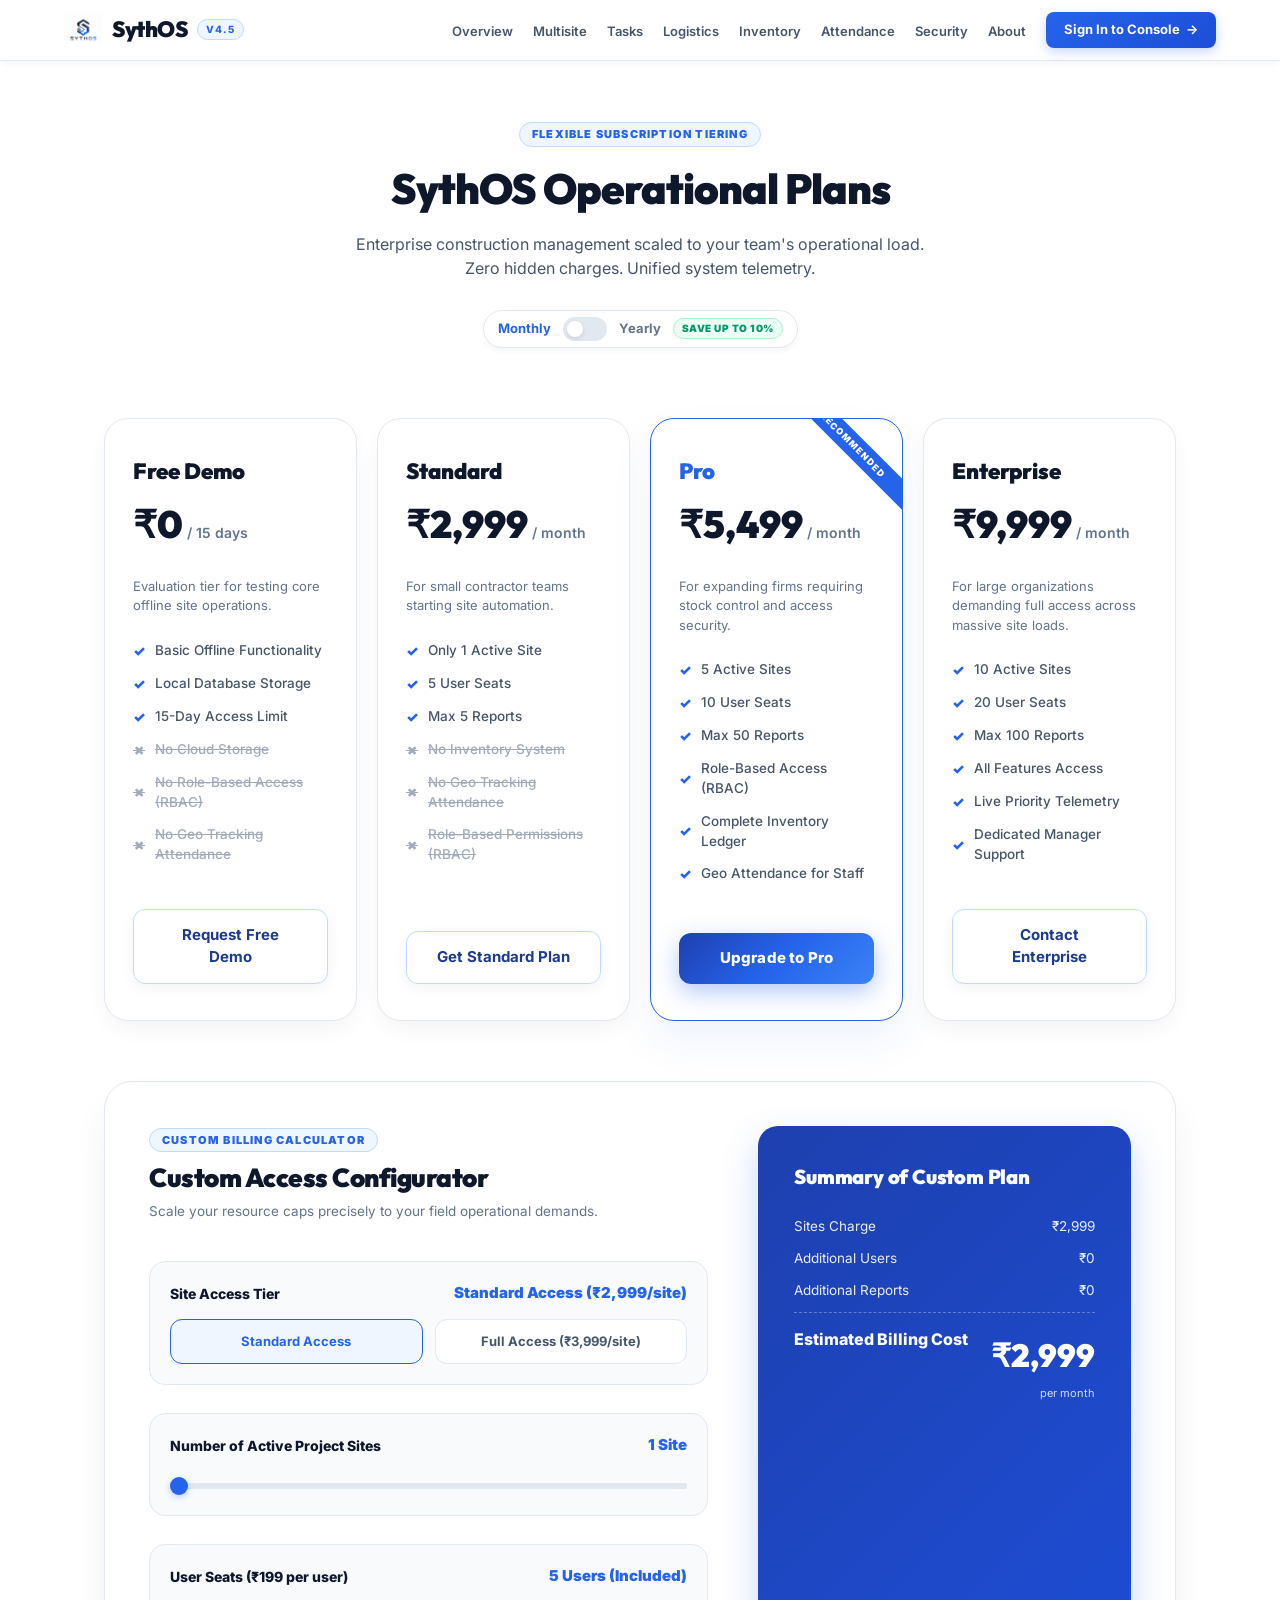
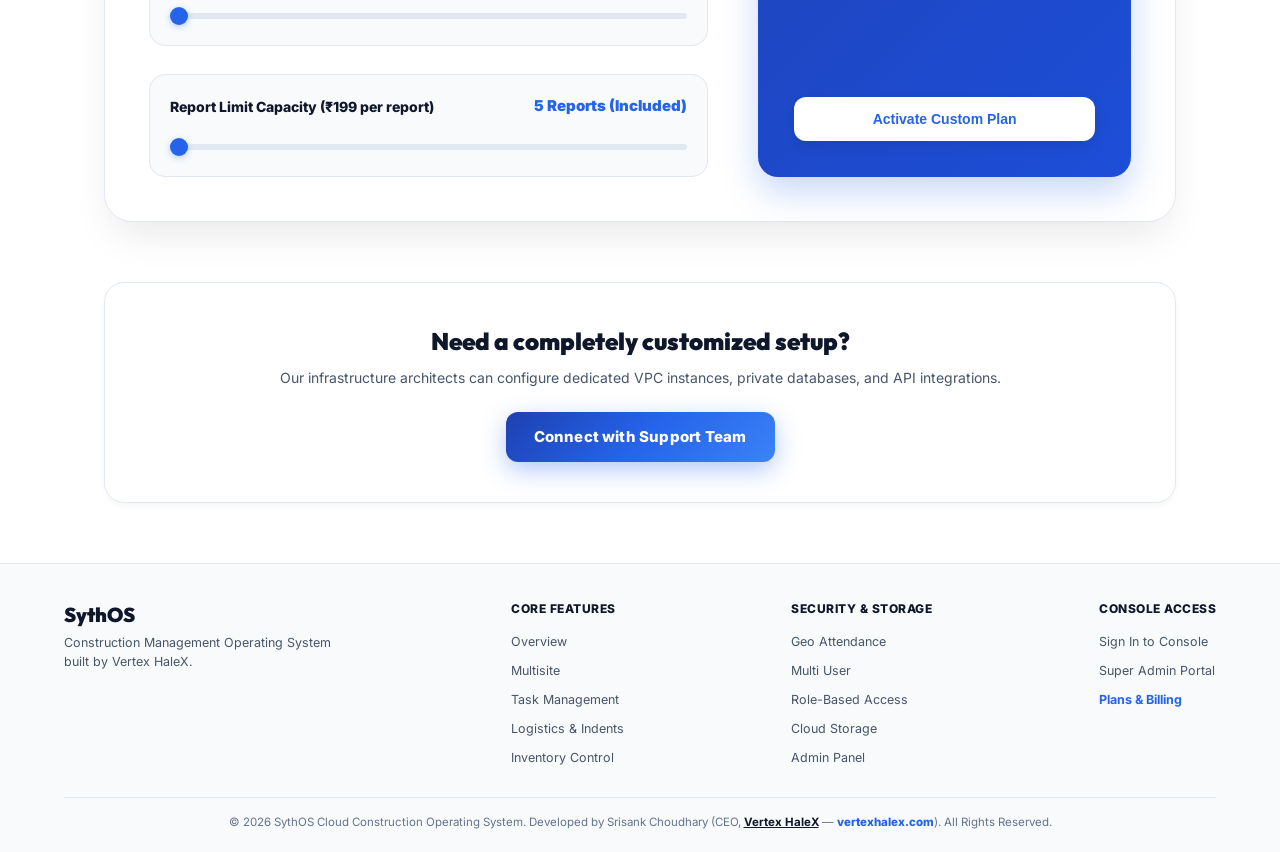
==== commit a93f4dd3: "feat: add free demo trial plan to pricing plans page" ====
--- a/plans/index.html
+++ b/plans/index.html
@@ -129,10 +129,18 @@
     /* Plans Grid */
     .plans-grid {
       display: grid;
-      grid-template-columns: repeat(3, 1fr);
-      gap: 30px;
+      grid-template-columns: repeat(4, 1fr);
+      gap: 20px;
       margin-bottom: 60px;
     }
+    
+    @media (max-width: 1200px) {
+      .plans-grid {
+        grid-template-columns: repeat(2, 1fr);
+        gap: 30px;
+      }
+    }
+
     
     .plan-card {
       background: #FFFFFF;
@@ -522,6 +530,27 @@
 
       <!-- Core Plans Grid -->
       <div class="plans-grid">
+        
+        <!-- Plan 0: Free Demo -->
+        <div class="plan-card">
+          <div>
+            <div class="plan-name">Free Demo</div>
+            <div class="plan-price-container">
+              <span class="plan-price">₹0</span>
+              <span class="plan-period">/ 15 days</span>
+            </div>
+            <p style="font-size: 13px; color: var(--text-sub); margin-bottom: 24px;">Evaluation tier for testing core offline site operations.</p>
+          </div>
+          <ul class="plan-features">
+            <li><span class="check-icon">✓</span> Basic Offline Functionality</li>
+            <li><span class="check-icon">✓</span> Local Database Storage</li>
+            <li><span class="check-icon">✓</span> 15-Day Access Limit</li>
+            <li class="unavailable"><span class="check-icon">✗</span> No Cloud Storage</li>
+            <li class="unavailable"><span class="check-icon">✗</span> No Role-Based Access (RBAC)</li>
+            <li class="unavailable"><span class="check-icon">✗</span> No Geo Tracking Attendance</li>
+          </ul>
+          <a href="https://console.sythos.vertexhalex.com/?demo=true" target="_blank" class="btn-outline" style="text-align: center; justify-content: center; width: 100%;">Request Free Demo</a>
+        </div>
         
         <!-- Plan 1: Standard -->
         <div class="plan-card">
